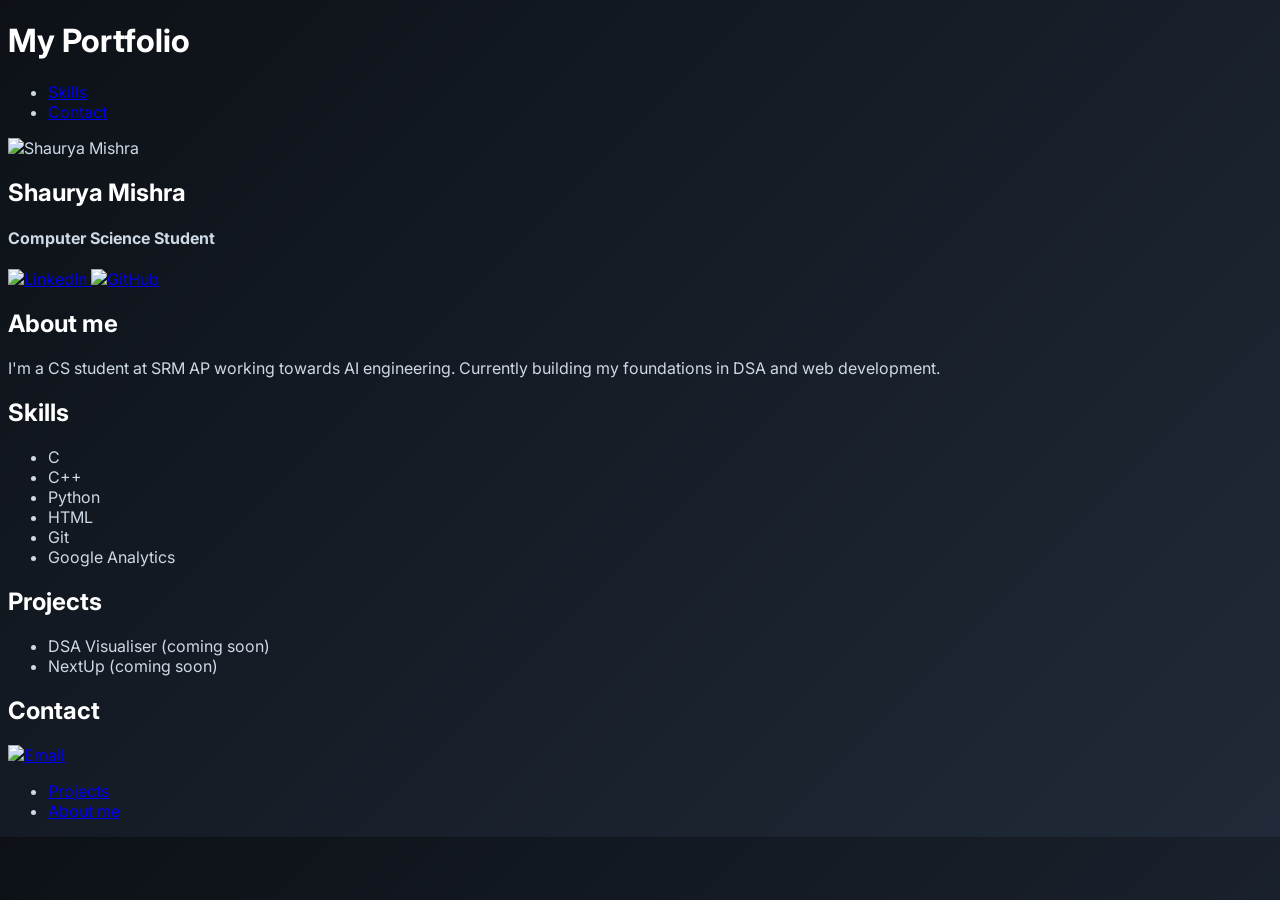
==== index.html @ dc5c3fa0 "update html code" ====
<!DOCTYPE html>
<html lang="en">
    <head>
        <link rel="stylesheet" href="style.css">
        <title>Shaurya Mishra</title>
    </head>
    <body>
        <header>
            <h1>My Portfolio</h1>
            <ul>
                <li><a href="#skills">Skills</a></li>
                <li><a href="#contact">Contact</a></li>
            </ul>
        </header>
        <main>
            <section id="hero">
                <img src="shaurya.png" alt="Shaurya Mishra" class="profile-pic">
                <h2>Shaurya Mishra</h2>
                <h4>Computer Science Student</h4>
                <div class="social-links">
                    <a href="https://www.linkedin.com/in/shaurya-mishra-cs">
                        <img src="LinkedIn-Logo.png" alt="LinkedIn">
                    </a>
                    <a href="https://github.com/Sh4uryaa">
                        <img src="Github-Logo.png" alt="GitHub">
                    </a>
                </div>
            </section>
            <section id="about">
                <h2>About me</h2>
                <p>I'm a CS student at SRM AP working towards AI engineering. Currently building my foundations in DSA and web development.</p>
            </section>
            <section id="skills">
                <h2>Skills</h2>
                <ul>
                    <li>C</li>
                    <li>C++</li>
                    <li>Python</li>
                    <li>HTML</li>
                    <li>Git</li>
                    <li>Google Analytics</li>
                </ul>
            </section>
            <section id="projects">
                <h2>Projects</h2>
                <ul>
                    <li>DSA Visualiser (coming soon)</li>
                    <li>NextUp (coming soon)</li>
                </ul>
            </section>
            <section id="contact">
                <h2>Contact</h2>
                <a href="mailto:shaurya.mishra_@outlook.com">
                    <img src="email.png" alt="Email" class="contact-icon">
                </a>
            </section>
        </main>
        <footer>
            <ul>
                <li><a href="#projects">Projects</a></li>
                <li><a href="#about">About me</a></li>
            </ul>
        </footer>
    </body>
</html>
---- style.css ----
@import url('https://fonts.googleapis.com/css2?family=Inter:wght@400;600;700&display=swap');
body{
    color:#cdd9e5;
    font-family: 'Inter', sans-serif;
    background: linear-gradient(135deg, #0d1117 0%, #202a38 100%);}

h1, h2, h3{
    color:#ffffff;
}
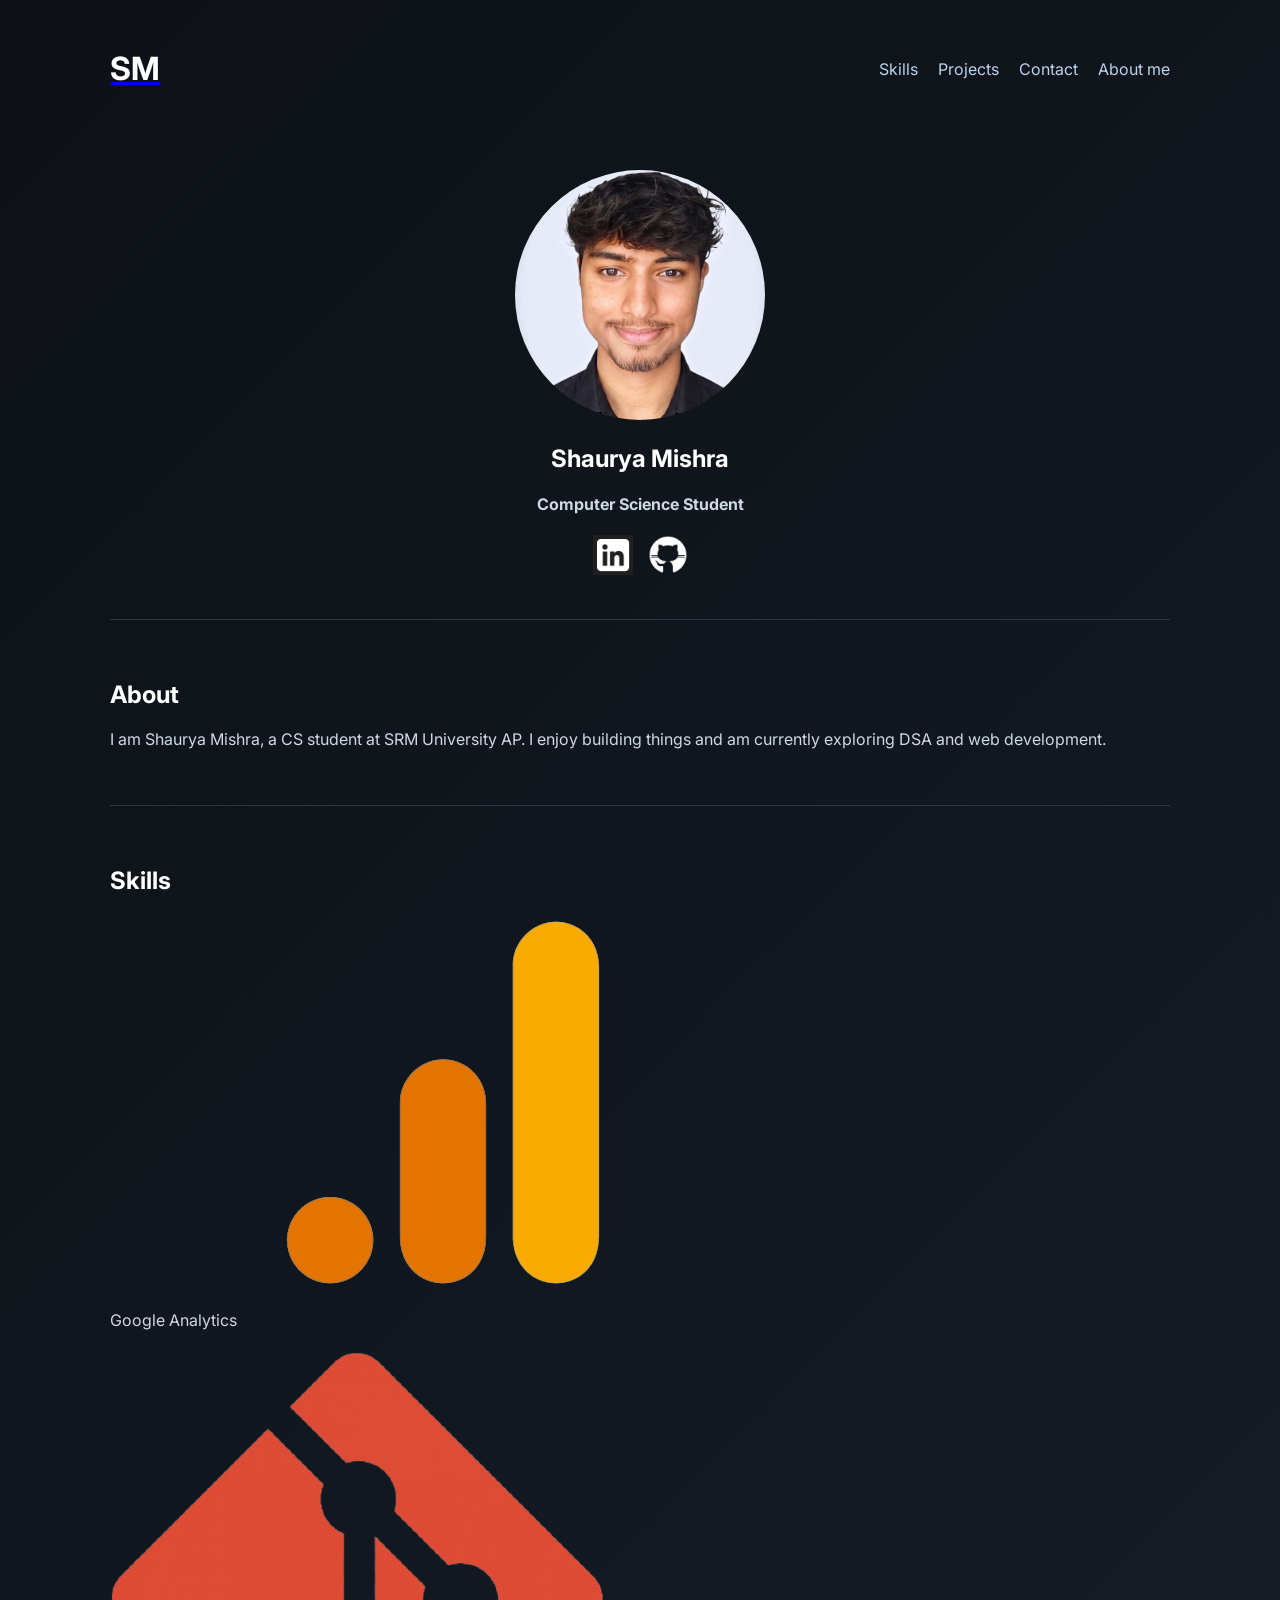
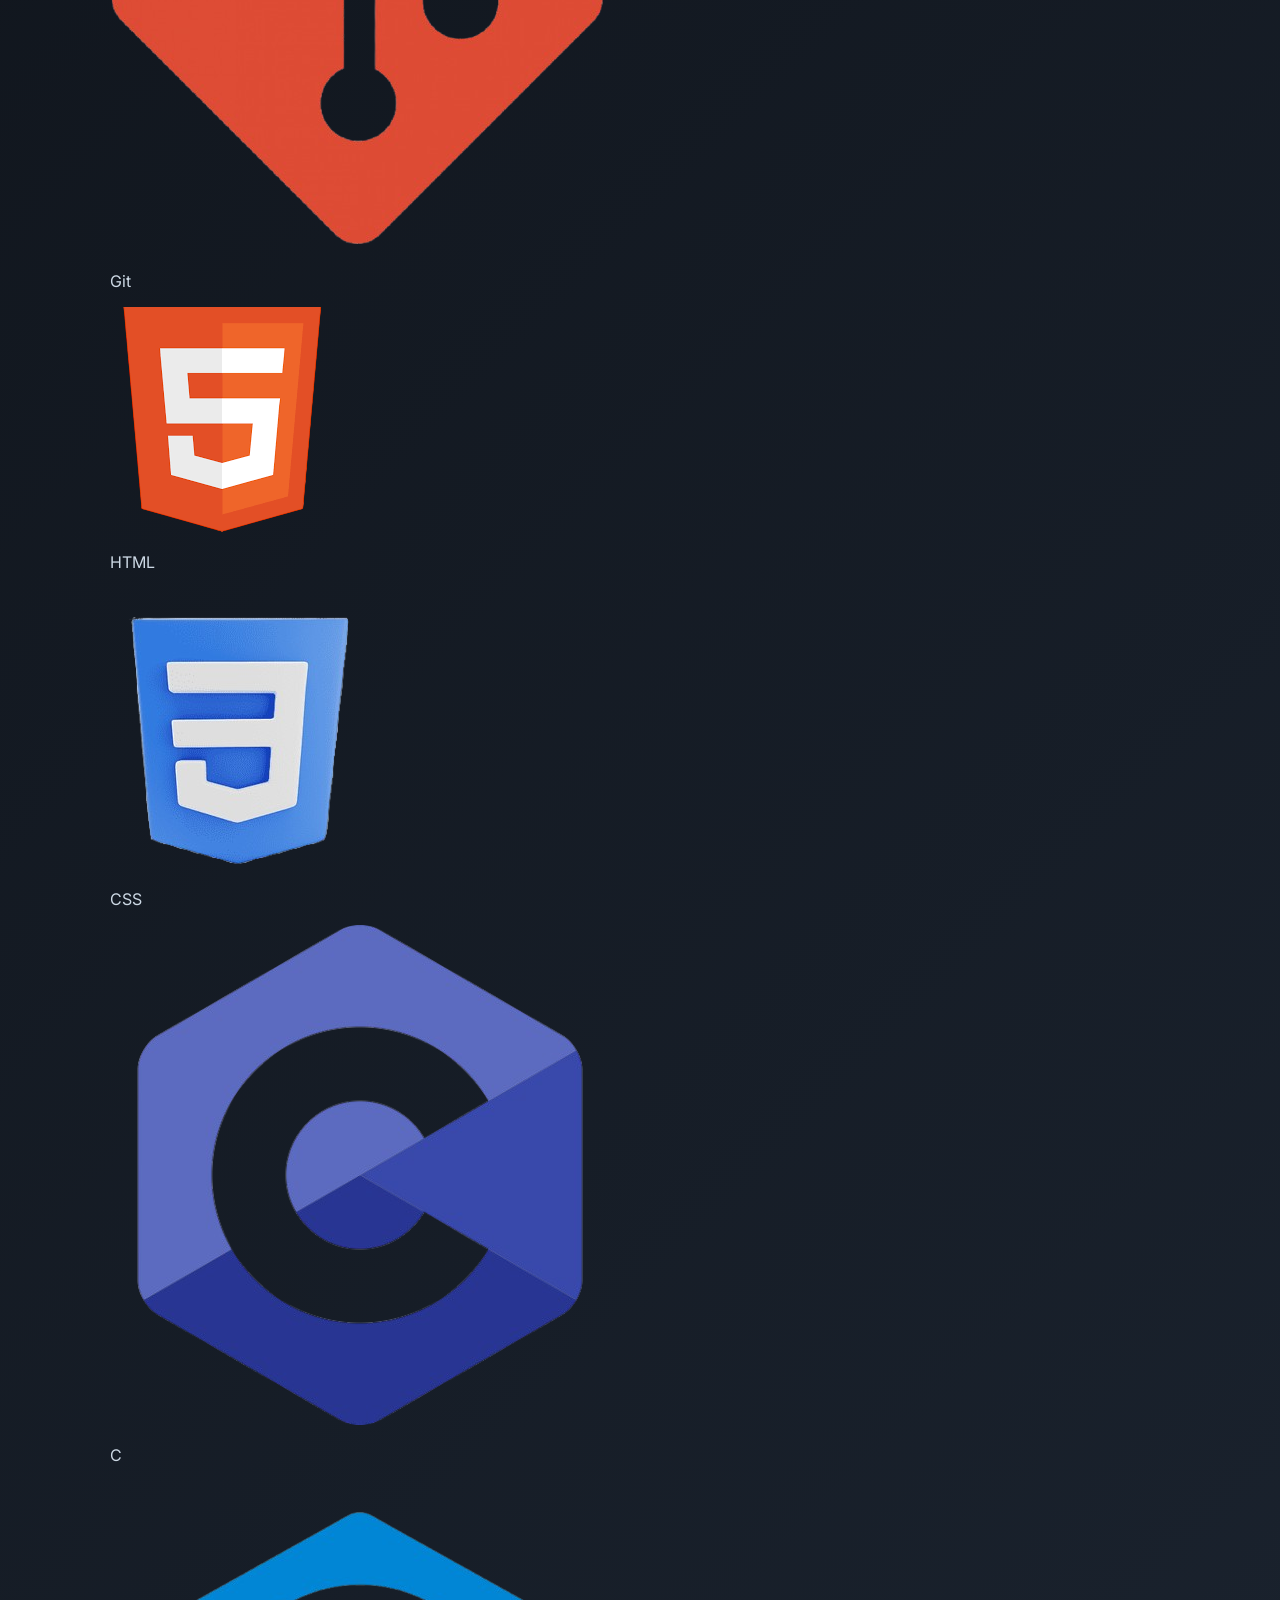
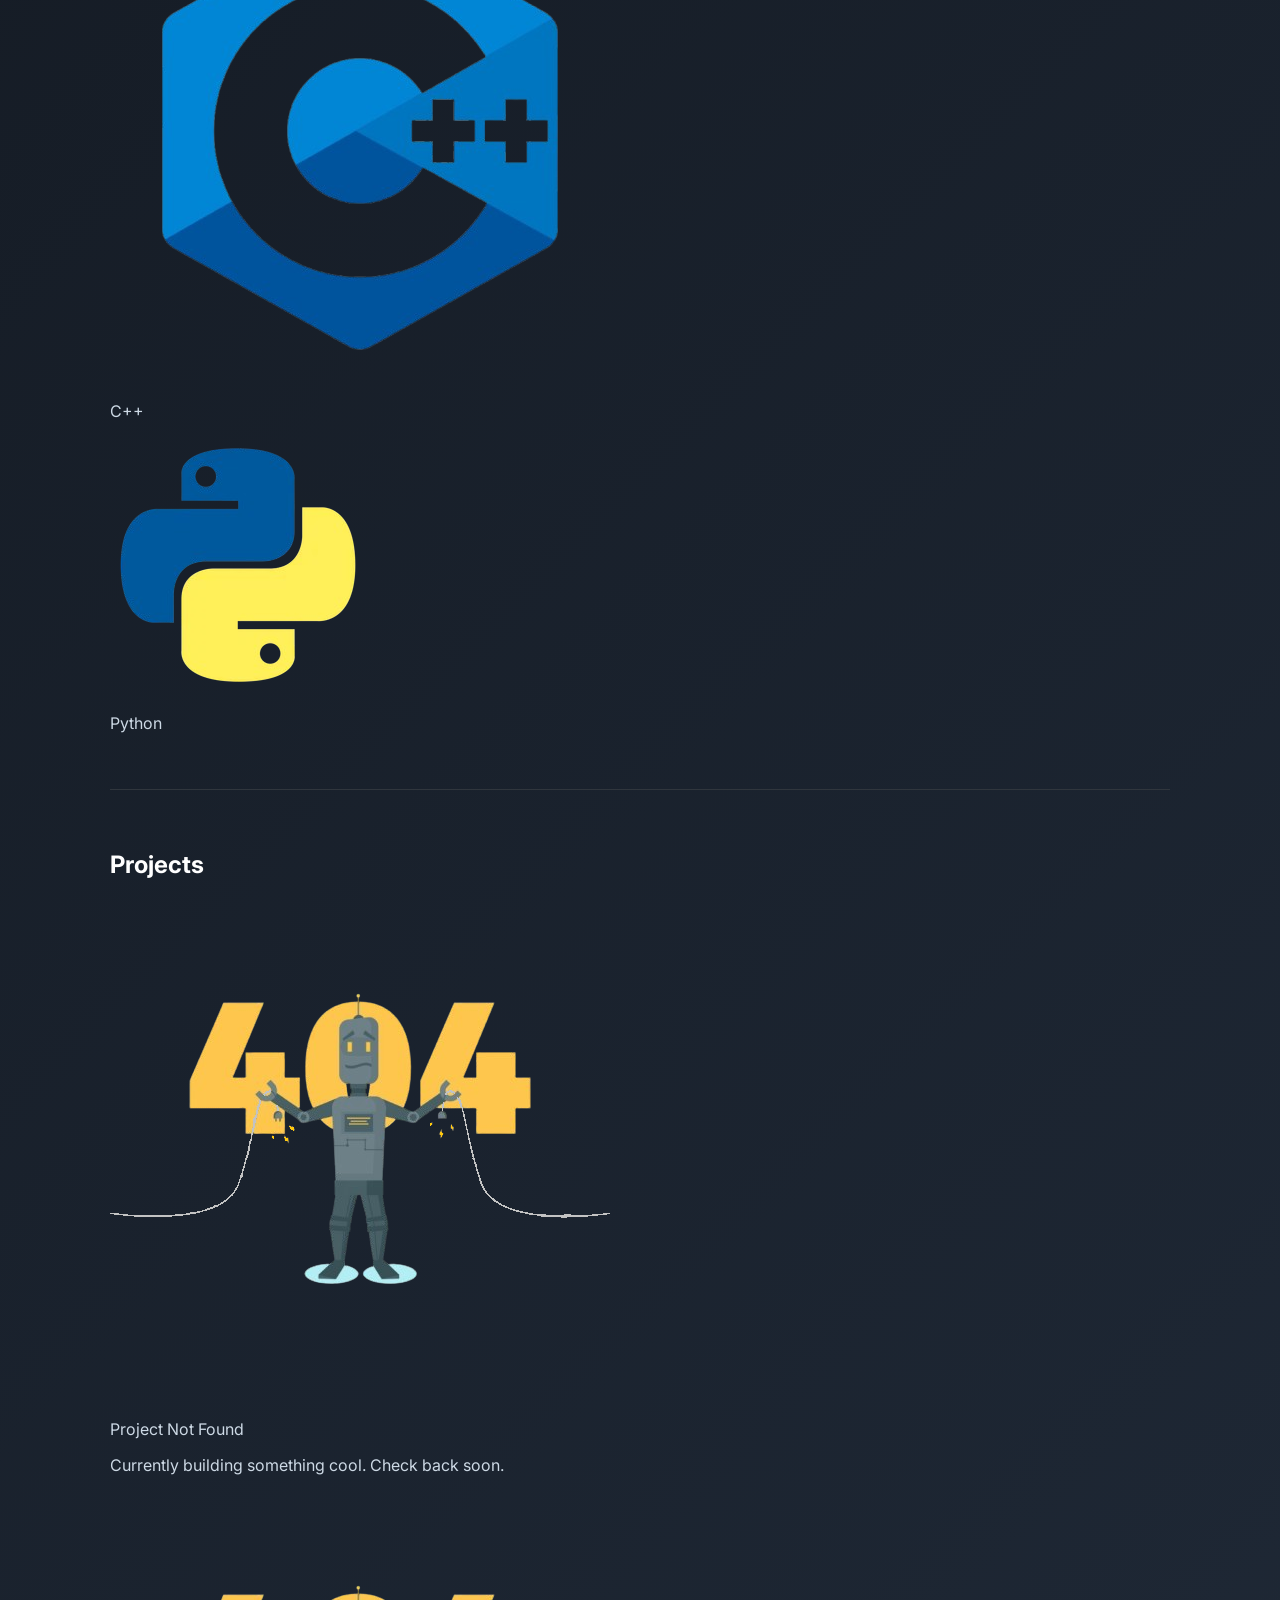
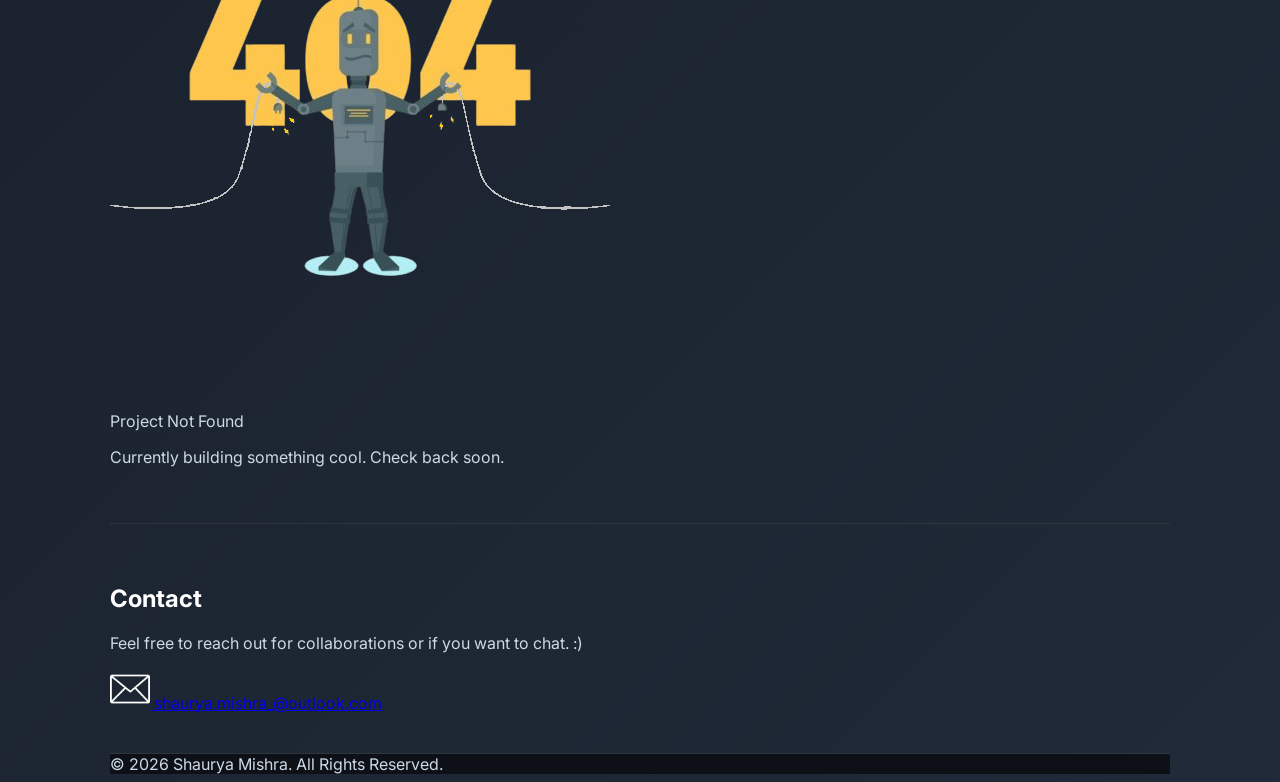
==== commit ea7ed16f: "update index.html" ====
--- a/index.html
+++ b/index.html
@@ -6,60 +6,106 @@
     </head>
     <body>
         <header>
-            <h1>My Portfolio</h1>
+        <a href="#" class="logo-link"><h1 class="logo">SM</h1></a>
             <ul>
                 <li><a href="#skills">Skills</a></li>
+                <li><a href="#projects">Projects</a></li>
                 <li><a href="#contact">Contact</a></li>
+                <li><a href="#about">About me</a></li>
             </ul>
         </header>
         <main>
             <section id="hero">
-                <img src="shaurya.png" alt="Shaurya Mishra" class="profile-pic">
+                <img src="Images/shaurya.png" alt="Shaurya Mishra" class="profile-pic">
                 <h2>Shaurya Mishra</h2>
                 <h4>Computer Science Student</h4>
                 <div class="social-links">
                     <a href="https://www.linkedin.com/in/shaurya-mishra-cs">
-                        <img src="LinkedIn-Logo.png" alt="LinkedIn">
+                        <img src="icons/LinkedIn-Logo.png" alt="LinkedIn">
                     </a>
                     <a href="https://github.com/Sh4uryaa">
-                        <img src="Github-Logo.png" alt="GitHub">
+                        <img src="icons/Github-Logo.png" alt="GitHub">
                     </a>
                 </div>
             </section>
+
             <section id="about">
-                <h2>About me</h2>
-                <p>I'm a CS student at SRM AP working towards AI engineering. Currently building my foundations in DSA and web development.</p>
+                <h2>About</h2>
+                <p>I am Shaurya Mishra, a CS student at SRM University AP. I enjoy building things and am currently exploring DSA and web development.</p>
             </section>
+
             <section id="skills">
+                <!-- TODO: Add skill proof links after learning JS -->
                 <h2>Skills</h2>
-                <ul>
-                    <li>C</li>
-                    <li>C++</li>
-                    <li>Python</li>
-                    <li>HTML</li>
-                    <li>Git</li>
-                    <li>Google Analytics</li>
-                </ul>
+                <div class="skills-grid">
+                    <div class="skill-card" id="analytics">
+                        <img src="icons/google-analytics-logo.png" alt="Google Analytics">
+                        <p>Google Analytics</p>
+                    </div>
+                    <div class="skill-card" id="git">
+                        <img src="icons/git-logo.png" alt="Git">
+                        <p>Git</p>
+                    </div>
+                    <div class="skill-card" id="html">
+                        <img src="icons/html-logo.png" alt="HTML">
+                        <p>HTML</p>
+                    </div>
+                    <div class="skill-card" id="css">
+                        <img src="icons/css-logo.png" alt="CSS">
+                        <p>CSS</p>
+                    </div>
+                    <div class="skill-card" id="c">
+                        <img src="icons/c-logo.png" alt="C">
+                        <p>C</p>
+                    </div>
+                    <div class="skill-card" id="cpp">
+                        <img src="icons/C++-logo.png" alt="C++">
+                        <p>C++</p>
+                    </div>
+                    <div class="skill-card" id="python">
+                        <img src="icons/python-logo.png" alt="Python">
+                        <p>Python</p>
+                    </div>
+                </div>
             </section>
-            <section id="projects">
-                <h2>Projects</h2>
-                <ul>
-                    <li>DSA Visualiser (coming soon)</li>
-                    <li>NextUp (coming soon)</li>
-                </ul>
-            </section>
-            <section id="contact">
-                <h2>Contact</h2>
-                <a href="mailto:shaurya.mishra_@outlook.com">
-                    <img src="email.png" alt="Email" class="contact-icon">
-                </a>
-            </section>
+
+<section id="projects">
+    <h2>Projects</h2>
+    <div class="projects-grid">
+        <div class="project-card">
+            <div class="project-image">
+                <img src="Images/error.png" alt="404">
+            </div>
+            <div class="project-info">
+                <p class="project-name">Project Not Found</p>
+                <p class="project-desc">Currently building something cool. Check back soon.</p>
+            </div>
+        </div>
+        <div class="project-card">
+            <div class="project-image">
+                <img src="Images/error.png" alt="404">
+            </div>
+            <div class="project-info">
+                <p class="project-name">Project Not Found</p>
+                <p class="project-desc">Currently building something cool. Check back soon.</p>
+            </div>
+        </div>
+    </div>
+</section>
+
+<section id="contact">
+    <h2>Contact</h2>
+    <p class="contact-text">Feel free to reach out for collaborations or if you want to chat. :)</p>
+    <div class="contact-links">
+        <a href="mailto:shaurya.mishra_@outlook.com" class="contact-item">
+            <img src="icons/email.png" alt="Email" class="contact-icon">
+            <span>shaurya.mishra_@outlook.com</span>
+        </a>
+    </div>
+</section>
         </main>
         <footer>
-            <ul>
-                <li><a href="#projects">Projects</a></li>
-                <li><a href="#about">About me</a></li>
-            </ul>
+            © 2026 Shaurya Mishra. All Rights Reserved.
         </footer>
     </body>
 </html>
--- a/style.css
+++ b/style.css
@@ -1,9 +1,58 @@
 @import url('https://fonts.googleapis.com/css2?family=Inter:wght@400;600;700&display=swap');
 body{
+    padding: 0 8%;
     color:#cdd9e5;
     font-family: 'Inter', sans-serif;
     background: linear-gradient(135deg, #0d1117 0%, #202a38 100%);}
 
 h1, h2, h3{
     color:#ffffff;
-}+}
+section {
+    padding: 40px 0;
+}
+header {
+    display: flex;
+    justify-content: space-between;
+    align-items: center;
+    padding: 20px 0;
+}
+header ul {
+    list-style: none;
+    display: flex;
+    gap: 20px;
+}
+header ul a {
+    text-decoration: none;
+    color: #bbd3eb;
+}
+.profile-pic {
+    width: 250px;
+    height: 250px;
+    border-radius: 50%;
+    object-fit: cover;
+}
+
+.social-links img {
+    width: 40px;
+}
+
+.contact-icon {
+    width: 40px;
+}
+#hero {
+    text-align: center;
+}
+
+.social-links {
+    display: flex;
+    justify-content: center;
+    gap: 15px;
+}
+section {
+    border-bottom: 1px solid #30363d;
+}
+footer {
+    background-color:#0d1117;
+    
+}
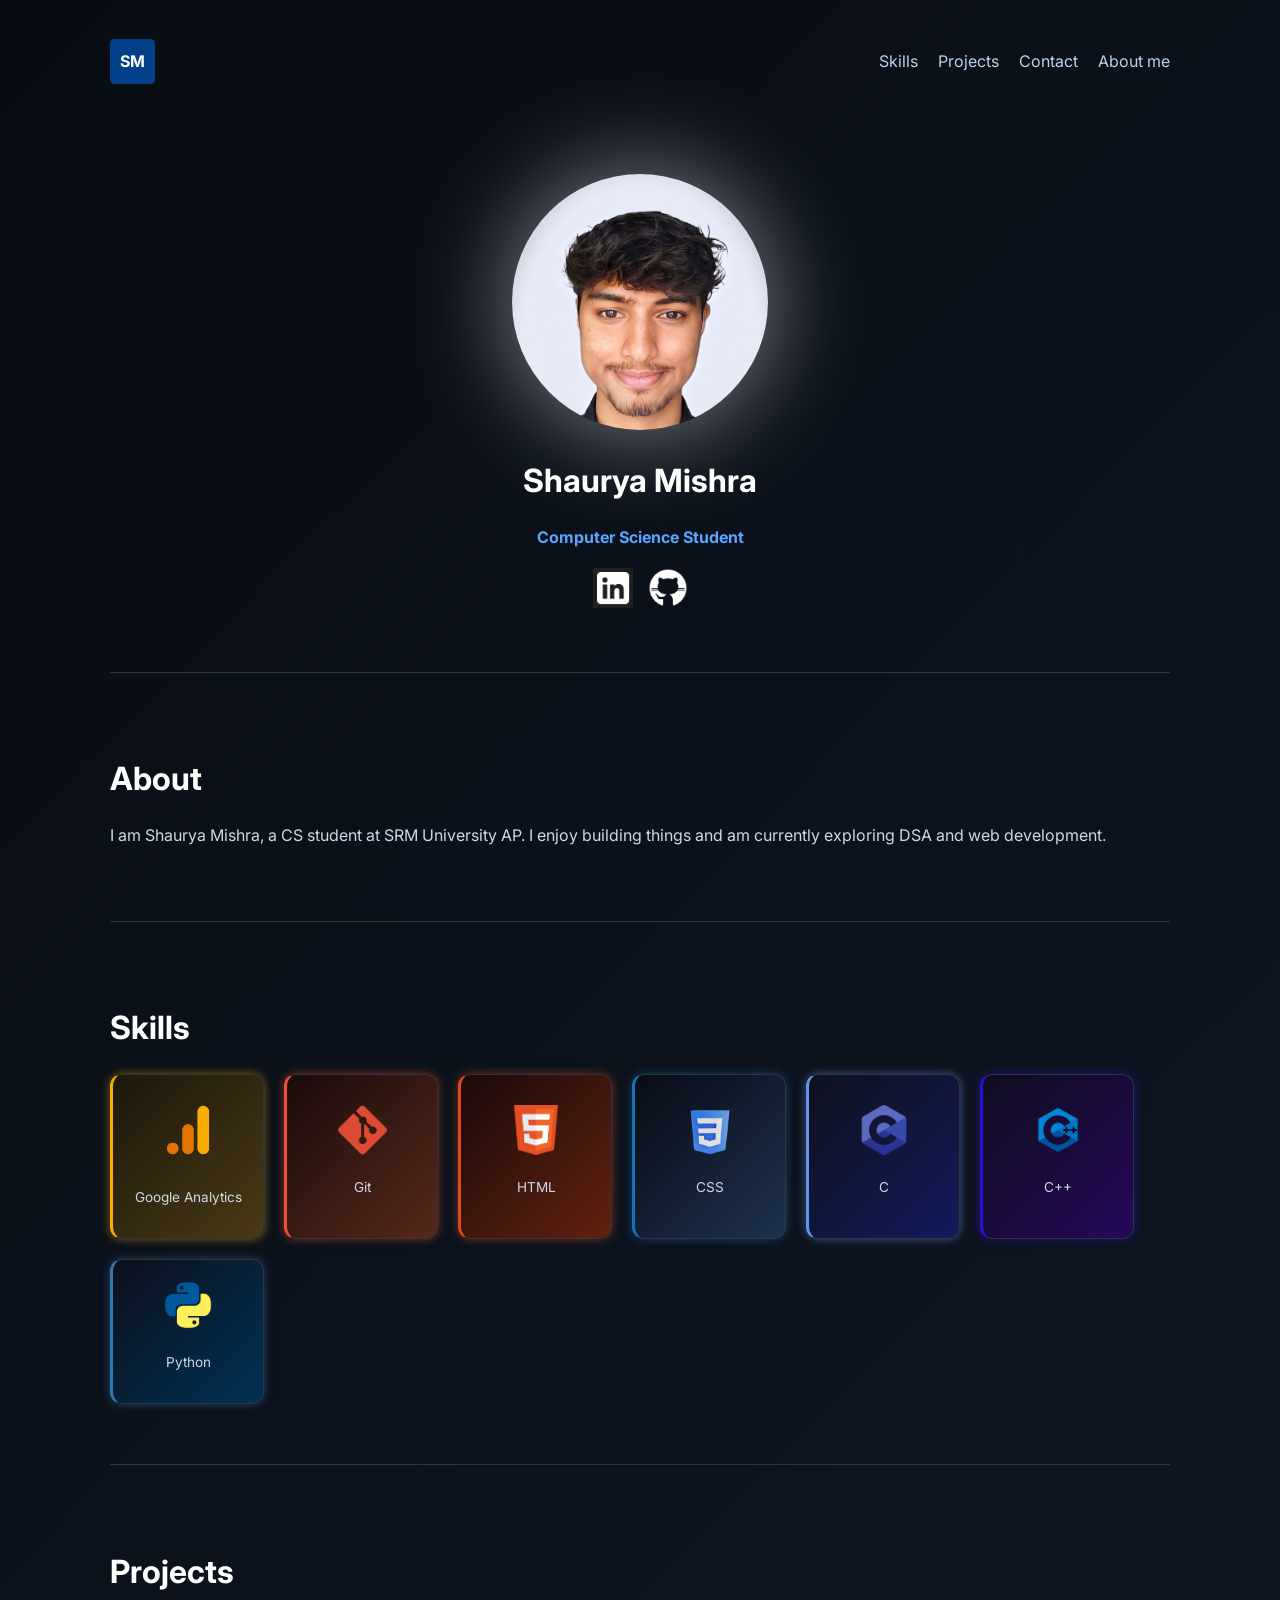
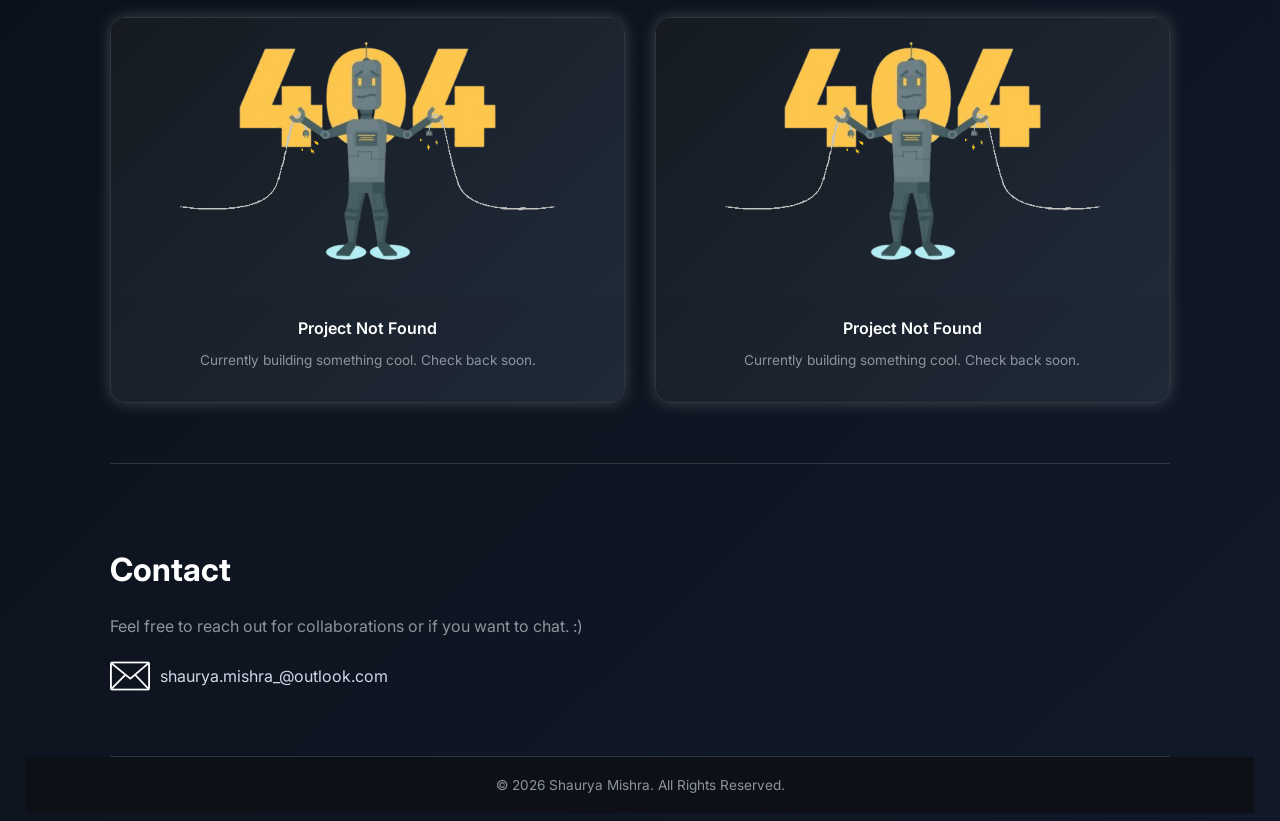
==== commit 23e52b1b: "add viewport meta tag" ====
--- a/index.html
+++ b/index.html
@@ -3,6 +3,7 @@
     <head>
         <link rel="stylesheet" href="style.css">
         <title>Shaurya Mishra</title>
+        <meta name="viewport" content="width=device-width, initial-scale=1.0">
     </head>
     <body>
         <header>
--- a/style.css
+++ b/style.css
@@ -3,13 +3,31 @@
     padding: 0 8%;
     color:#cdd9e5;
     font-family: 'Inter', sans-serif;
-    background: linear-gradient(135deg, #0d1117 0%, #202a38 100%);}
+    background: linear-gradient(135deg, #080d13 0%, #111827 100%);}
 
 h1, h2, h3{
     color:#ffffff;
 }
+h2 {
+    font-size: 2rem;
+}
+.logo-link {
+    text-decoration: none;
+}
+.logo {
+    background-color: #02418a;
+    border-radius: 10%;
+    width: 45px;
+    height: 45px;
+    display: flex;
+    align-items: center;
+    justify-content: center;
+    font-size: 1rem;
+    font-weight: 700;
+}
 section {
-    padding: 40px 0;
+    padding: 60px 0;
+    border-bottom: 1px solid #30363d;
 }
 header {
     display: flex;
@@ -17,6 +35,7 @@
     align-items: center;
     padding: 20px 0;
 }
+
 header ul {
     list-style: none;
     display: flex;
@@ -27,12 +46,13 @@
     color: #bbd3eb;
 }
 .profile-pic {
-    width: 250px;
-    height: 250px;
+    width: 20vw;
+    height: 20vw;
     border-radius: 50%;
     object-fit: cover;
+    object-position: top;
+    box-shadow: 0 0 100px rgba(255, 255, 255, 0.50);
 }
-
 .social-links img {
     width: 40px;
 }
@@ -49,10 +69,128 @@
     justify-content: center;
     gap: 15px;
 }
-section {
-    border-bottom: 1px solid #30363d;
+
+#hero h4 {
+    color: #58a6ff;
+}
+.skills-grid {
+    display: flex;
+    flex-wrap: wrap;
+    gap: 20px;
+}
+
+.skill-card {
+    display: flex;
+    flex-direction: column;
+    align-items: center;
+    justify-content: center;
+    border: 1px solid #30363d;
+    border-radius: 12px;
+    padding: 20px;
+    width: 110px;
+    gap: 10px;
+    background: linear-gradient(135deg, #161b22 0%, #1f2937 100%);
+    box-shadow: 0 0 10px rgba(255, 255, 255, 0.15);
+}
+
+
+.skill-card img {
+    width: 50px;
+    height: 50px;
+    object-fit: contain;
+}
+
+.skill-card p {
+    font-size: 0.85rem;
+    color: #cdd9e5;
+    text-align: center;
+}
+#analytics img {
+    width: 90px;
+    height: 70px
+} 
+.skill-card:nth-child(1) { background: linear-gradient(135deg, #1d180c 0%, #4a3915 100%); border-left: 3px solid #F9AB00; box-shadow: 0 0 10px rgba(249, 171, 0, 0.5); }
+.skill-card:nth-child(2) { background: linear-gradient(135deg, #1a0b0b 0%, #56291a 100%); border-left: 3px solid #F05032; box-shadow: 0 0 10px rgba(240, 80, 50, 0.5); }
+.skill-card:nth-child(3) { background: linear-gradient(135deg, #1b0a0a 0%, #61220f 100%); border-left: 3px solid #dc4a22; box-shadow: 0 0 10px rgba(220, 74, 34, 0.5); }
+.skill-card:nth-child(4) { background: linear-gradient(135deg, #080c16 0%, #1e314d 100%); border-left: 3px solid #1572B6; box-shadow: 0 0 10px rgba(21, 114, 182, 0.5); }
+.skill-card:nth-child(5) { background: linear-gradient(135deg, #0e111b 0%, #121b5c 100%); border-left: 3px solid #6495ED; box-shadow: 0 0 10px rgba(100, 149, 237, 0.5); }
+.skill-card:nth-child(6) { background: linear-gradient(135deg, #100d1f 0%, #260859 100%); border-left: 3px solid #2811d4; box-shadow: 0 0 10px rgba(40, 17, 212, 0.5); }
+.skill-card:nth-child(7) { background: linear-gradient(135deg, #0d101b 0%, #003155 100%); border-left: 3px solid #3776AB; box-shadow: 0 0 10px rgba(55, 118, 171, 0.5); }
+.projects-grid {
+    display: flex;
+    flex-direction: row;
+    gap: 30px;
+}
+
+.project-card {
+    flex: 1;
+    border: 1px solid #30363d;
+    border-radius: 15px;
+    overflow: hidden;
+    background: linear-gradient(135deg, #161b22 0%, #1f2937 100%);
+    box-shadow: 0 0 15px rgba(255, 255, 255, 0.2);
+}
+.project-image {
+    background: linear-gradient(135deg, #161b22 0%, #1f2937 100%);
+    border-radius: 8px 8px 0 0;
+    display: flex;
+    align-items: center;
+    justify-content: center;
+    font-size: 3rem;
+    font-weight: 700;
+    color: #58a6ff;
+    height: 280px;
+}
+
+
+.project-info {
+    padding: 20px;
+}
+
+.project-name {
+    font-size: 1rem;
+    color: #ffffff;
+    font-weight: 600;
+    margin: 0 0 8px 0;
+    text-align: center;
+}
+
+.project-desc {
+    color: #8b949e;
+    font-size: 0.85rem;
+    text-align: center;
+}
+.project-image img {
+    height: 375px;
+    width: auto;
+    object-fit: contain;
+}
+html {
+    scroll-behavior: smooth;
+}   
+.contact-text {
+    color: #8b949e;
+    margin-bottom: 20px;
+}
+
+.contact-links {
+    display: flex;
+    flex-direction: column;
+    gap: 15px;
+}
+
+.contact-item {
+    display: flex;
+    align-items: center;
+    gap: 10px;
+    text-decoration: none;
+    color: #cdd9e5;
 }
 footer {
-    background-color:#0d1117;
-    
-}
+    background-color: #0d1117;
+    text-align: center;
+    padding: 20px 8%;
+    color: #8b949e;
+    font-size: 0.85rem;
+    margin: 0 -8%;
+}
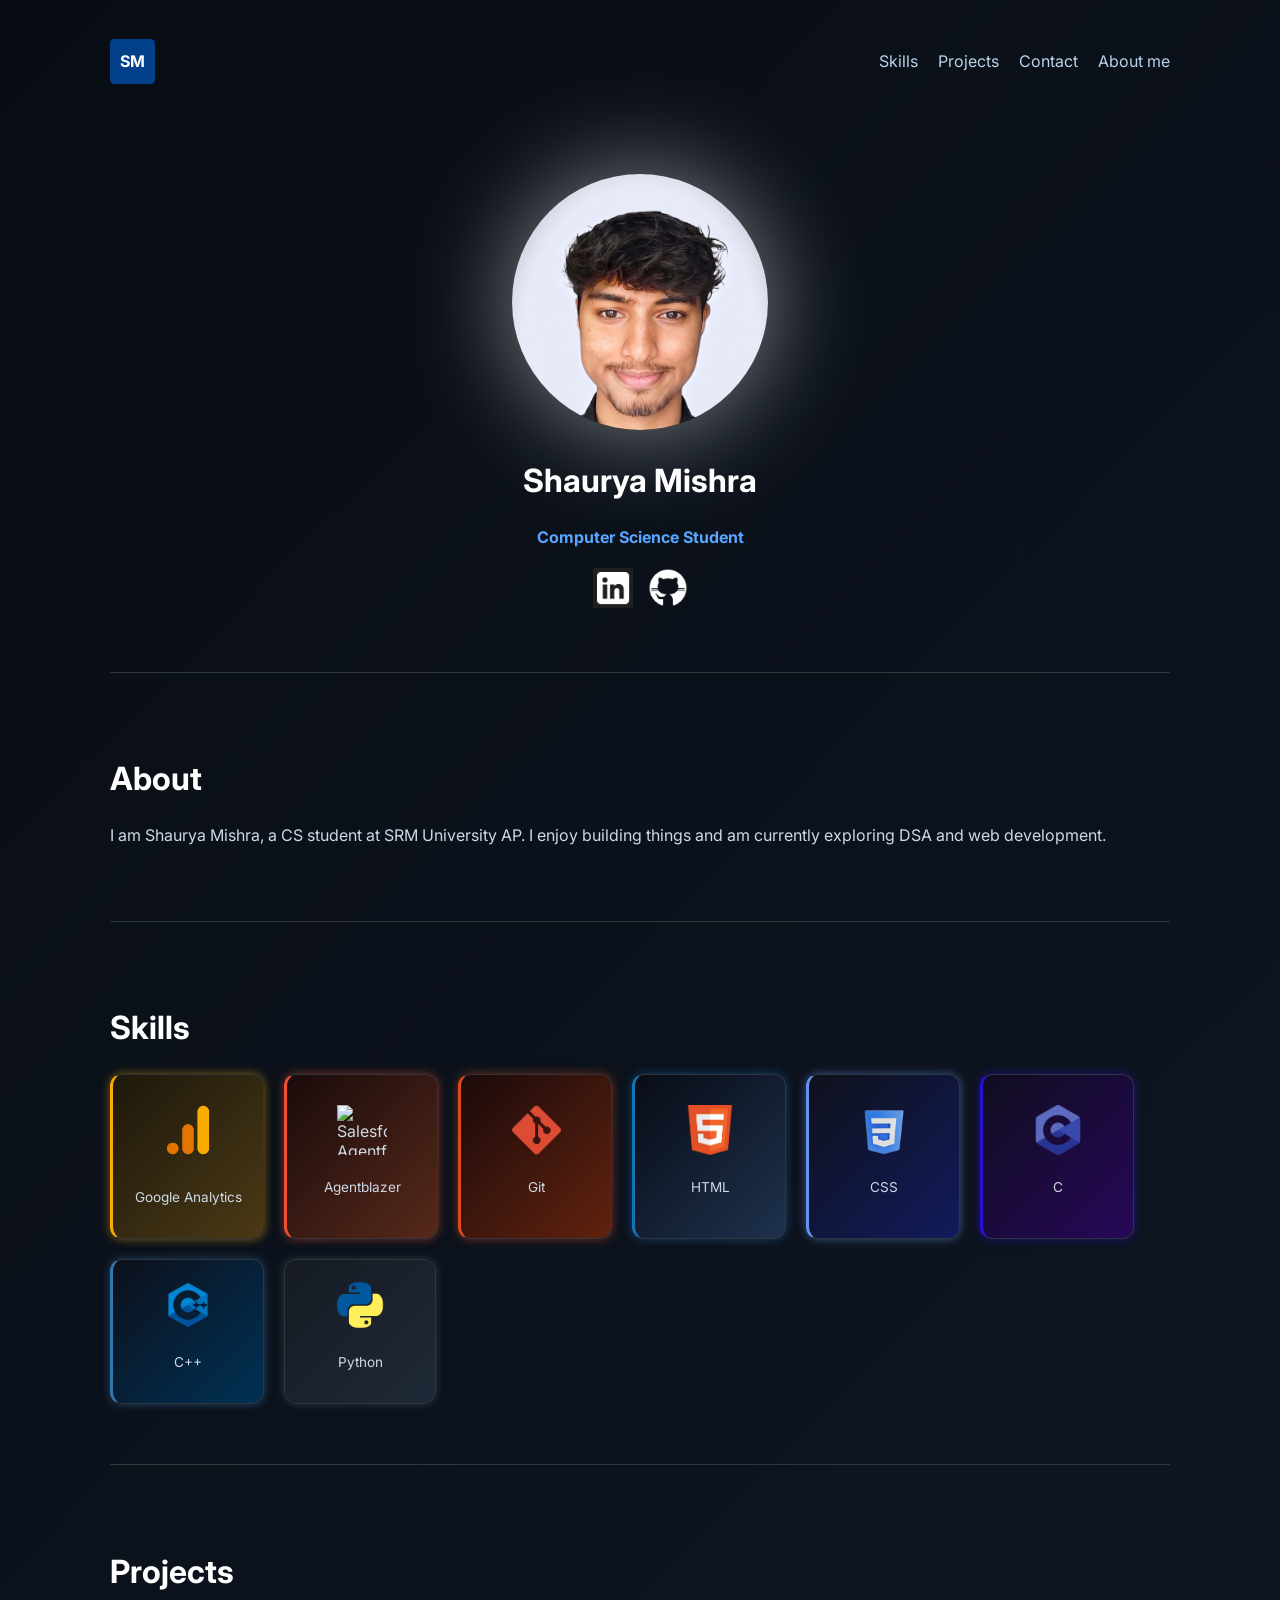
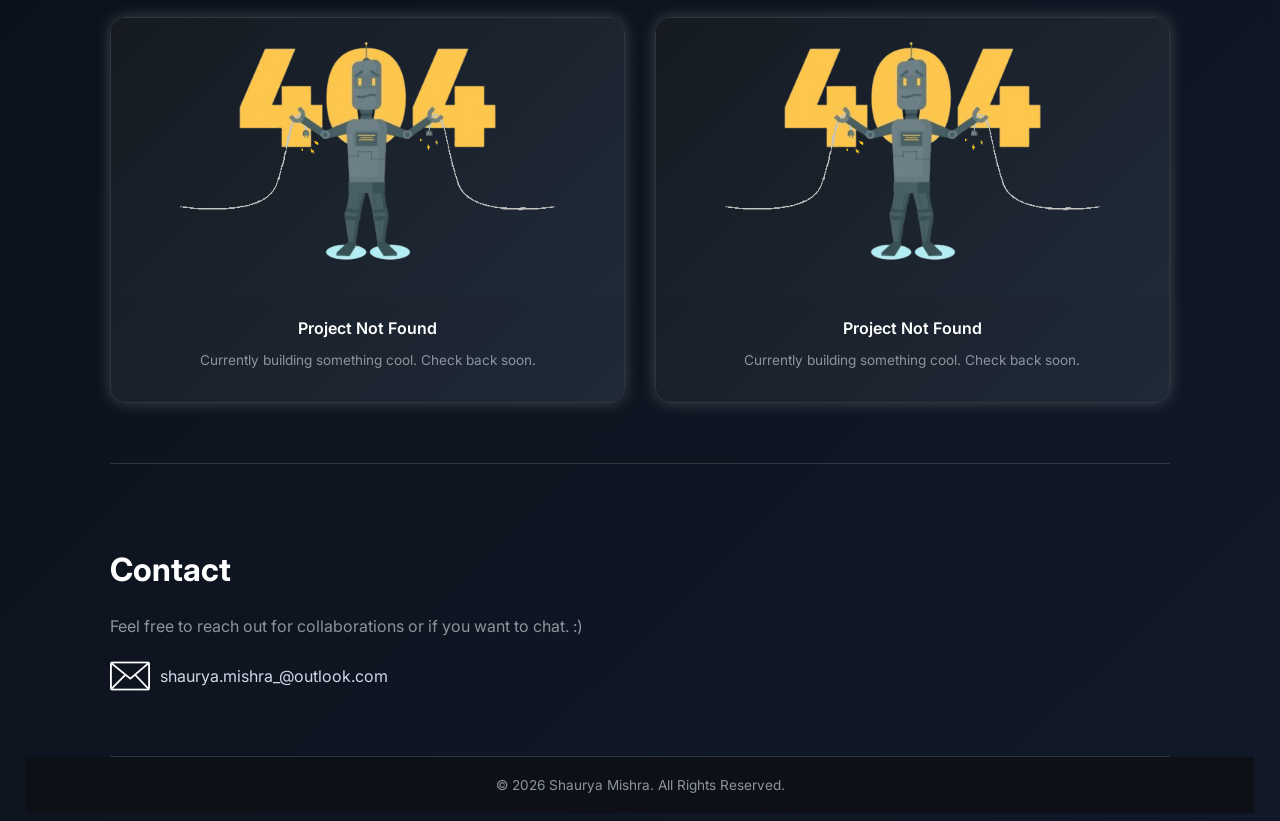
==== commit 9450ee61: "update html code" ====
--- a/index.html
+++ b/index.html
@@ -1,6 +1,10 @@
 <!DOCTYPE html>
 <html lang="en">
     <head>
+        <link rel="apple-touch-icon" sizes="180x180" href="favicon_io/apple-touch-icon.png">
+        <link rel="icon" type="image/png" sizes="32x32" href="favicon_io/favicon-32x32.png">
+        <link rel="icon" type="image/png" sizes="16x16" href="favicon_io/favicon-16x16.png">
+        <link rel="manifest" href="favicon_io/site.webmanifest">
         <link rel="stylesheet" href="style.css">
         <title>Shaurya Mishra</title>
         <meta name="viewport" content="width=device-width, initial-scale=1.0">
@@ -39,31 +43,35 @@
                 <!-- TODO: Add skill proof links after learning JS -->
                 <h2>Skills</h2>
                 <div class="skills-grid">
-                    <div class="skill-card" id="analytics">
+                    <div class="skill-card" id="analytics" title="Google Analytics 2026">
                         <img src="icons/google-analytics-logo.png" alt="Google Analytics">
                         <p>Google Analytics</p>
                     </div>
-                    <div class="skill-card" id="git">
+                    <div class="skill-card" id="agentblazer" title="Agentblazer Champion 2026 - Agentic AI Salesforce">
+                        <img src="icons/agentblazer-champion-badge.png" alt="Salesforce Agentforce Badge" />
+                        <p>Agentblazer</p>
+                    </div>
+                    <div class="skill-card" id="git" title="Git">
                         <img src="icons/git-logo.png" alt="Git">
                         <p>Git</p>
                     </div>
-                    <div class="skill-card" id="html">
+                    <div class="skill-card" id="html" title="HTML">
                         <img src="icons/html-logo.png" alt="HTML">
                         <p>HTML</p>
                     </div>
-                    <div class="skill-card" id="css">
+                    <div class="skill-card" id="css" title="CSS">
                         <img src="icons/css-logo.png" alt="CSS">
                         <p>CSS</p>
                     </div>
-                    <div class="skill-card" id="c">
+                    <div class="skill-card" id="c" title="C Language">
                         <img src="icons/c-logo.png" alt="C">
                         <p>C</p>
                     </div>
-                    <div class="skill-card" id="cpp">
+                    <div class="skill-card" id="cpp" title="C++ Language">
                         <img src="icons/C++-logo.png" alt="C++">
                         <p>C++</p>
                     </div>
-                    <div class="skill-card" id="python">
+                    <div class="skill-card" id="python" title="Python Language">
                         <img src="icons/python-logo.png" alt="Python">
                         <p>Python</p>
                     </div>
